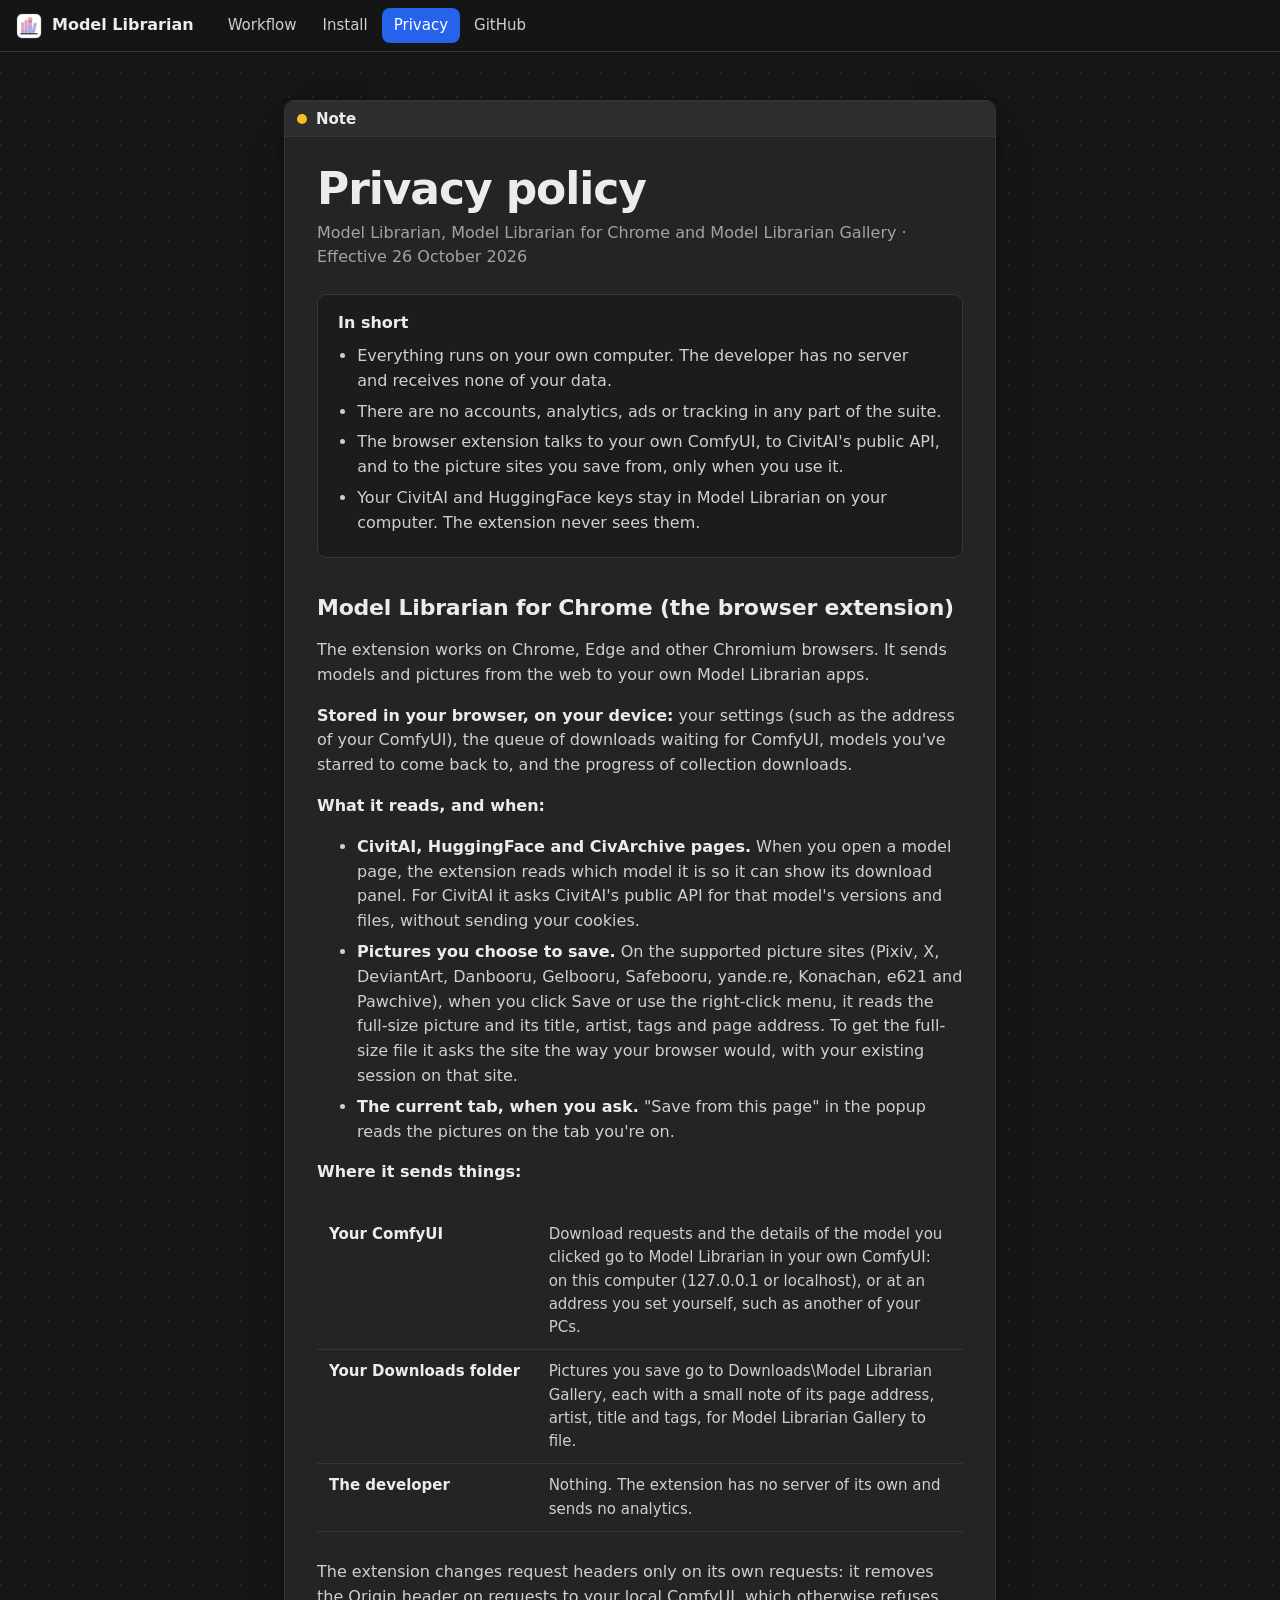
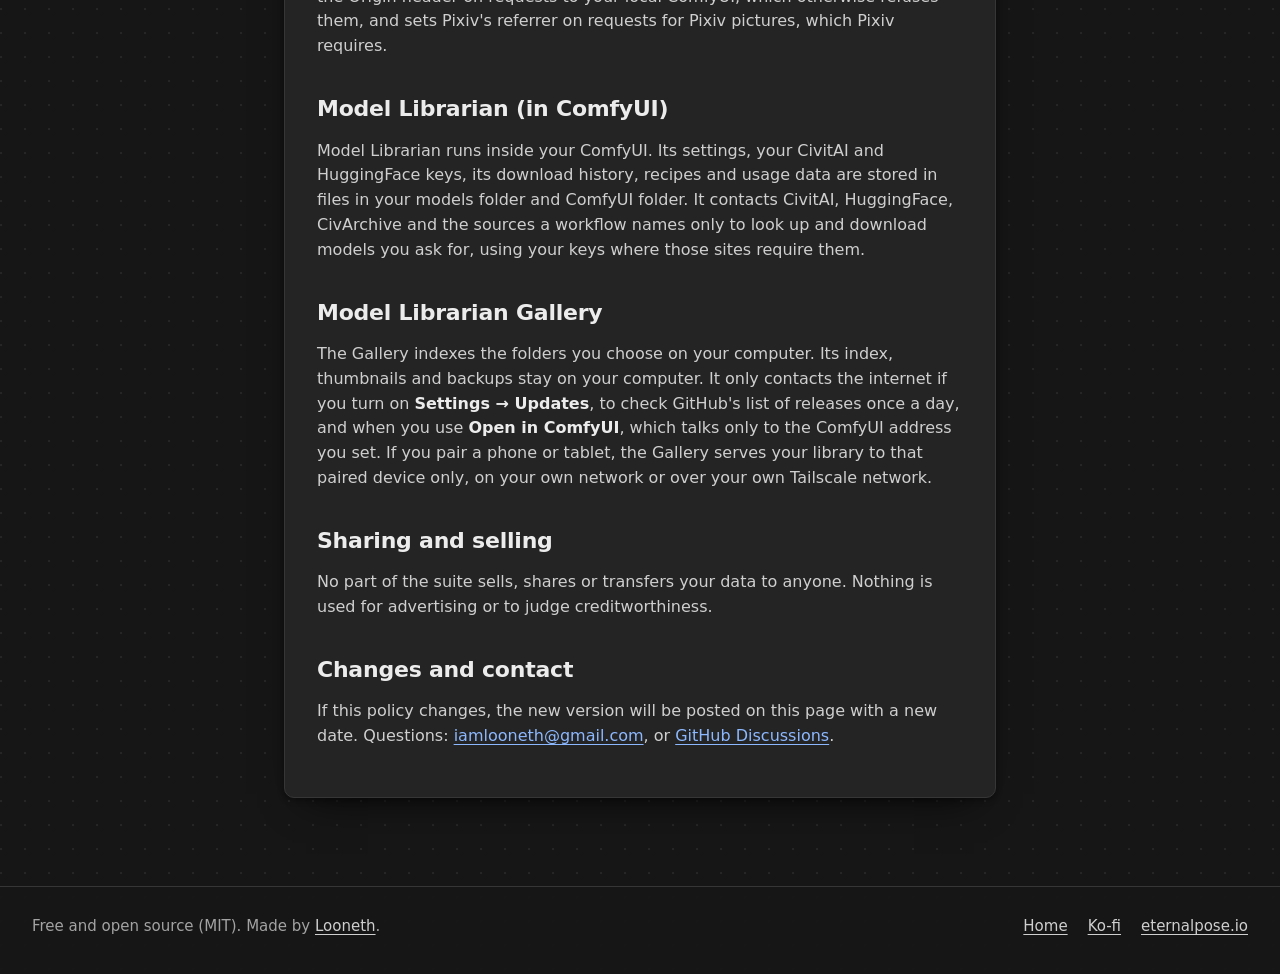
==== docs/privacy.html @ 12f957cb "librarian.eternalpose.io: the suite's site and privacy policy A homepage for the Model Librarian sui" ====
<!doctype html>
<html lang="en">
<head>
<meta charset="utf-8">
<meta name="viewport" content="width=device-width, initial-scale=1">
<title>Privacy policy · Model Librarian</title>
<meta name="description" content="What the Model Librarian suite, including its Chrome and Edge extension, does with your data: it stays on your computer.">
<link rel="canonical" href="https://librarian.eternalpose.io/privacy.html">
<meta name="theme-color" content="#161616">
<link rel="icon" href="site/icon.png">
<link rel="stylesheet" href="site/site.css">
</head>
<body>
<header class="bar">
  <a class="brand" href="./"><img src="site/icon.png" alt="" width="26" height="26"><span>Model Librarian</span></a>
  <nav aria-label="Site">
    <ul class="tabs">
      <li><a href="./">Workflow</a></li>
      <li><a href="./#install">Install</a></li>
      <li><a href="privacy.html" aria-current="page">Privacy</a></li>
      <li><a href="https://github.com/EY4O/ComfyUI-Model-Librarian">GitHub</a></li>
    </ul>
  </nav>
</header>

<main class="doc">
  <article class="node note">
    <header class="node-head"><span class="dot"></span><span class="title">Note</span></header>
    <div class="node-body">
      <h1>Privacy policy</h1>
      <p class="meta">Model Librarian, Model Librarian for Chrome and Model Librarian Gallery · Effective 26 October 2026</p>

      <div class="summary">
        <strong>In short</strong>
        <ul>
          <li>Everything runs on your own computer. The developer has no server and receives none of your data.</li>
          <li>There are no accounts, analytics, ads or tracking in any part of the suite.</li>
          <li>The browser extension talks to your own ComfyUI, to CivitAI's public API, and to the picture sites you save from, only when you use it.</li>
          <li>Your CivitAI and HuggingFace keys stay in Model Librarian on your computer. The extension never sees them.</li>
        </ul>
      </div>

      <h2>Model Librarian for Chrome (the browser extension)</h2>
      <p>The extension works on Chrome, Edge and other Chromium browsers. It sends models and pictures from the web to your own Model Librarian apps.</p>

      <h3 class="sr">What it stores</h3>
      <p><strong>Stored in your browser, on your device:</strong> your settings (such as the address of your ComfyUI), the queue of downloads waiting for ComfyUI, models you've starred to come back to, and the progress of collection downloads.</p>

      <p><strong>What it reads, and when:</strong></p>
      <ul>
        <li><strong>CivitAI, HuggingFace and CivArchive pages.</strong> When you open a model page, the extension reads which model it is so it can show its download panel. For CivitAI it asks CivitAI's public API for that model's versions and files, without sending your cookies.</li>
        <li><strong>Pictures you choose to save.</strong> On the supported picture sites (Pixiv, X, DeviantArt, Danbooru, Gelbooru, Safebooru, yande.re, Konachan, e621 and Pawchive), when you click Save or use the right-click menu, it reads the full-size picture and its title, artist, tags and page address. To get the full-size file it asks the site the way your browser would, with your existing session on that site.</li>
        <li><strong>The current tab, when you ask.</strong> "Save from this page" in the popup reads the pictures on the tab you're on.</li>
      </ul>

      <p><strong>Where it sends things:</strong></p>
      <div class="table" role="region" aria-label="Where the extension sends data" tabindex="0">
        <table>
          <tr><th>Your ComfyUI</th><td>Download requests and the details of the model you clicked go to Model Librarian in your own ComfyUI: on this computer (127.0.0.1 or localhost), or at an address you set yourself, such as another of your PCs.</td></tr>
          <tr><th>Your Downloads folder</th><td>Pictures you save go to Downloads\Model Librarian Gallery, each with a small note of its page address, artist, title and tags, for Model Librarian Gallery to file.</td></tr>
          <tr><th>The developer</th><td>Nothing. The extension has no server of its own and sends no analytics.</td></tr>
        </table>
      </div>
      <p>The extension changes request headers only on its own requests: it removes the Origin header on requests to your local ComfyUI, which otherwise refuses them, and sets Pixiv's referrer on requests for Pixiv pictures, which Pixiv requires.</p>

      <h2>Model Librarian (in ComfyUI)</h2>
      <p>Model Librarian runs inside your ComfyUI. Its settings, your CivitAI and HuggingFace keys, its download history, recipes and usage data are stored in files in your models folder and ComfyUI folder. It contacts CivitAI, HuggingFace, CivArchive and the sources a workflow names only to look up and download models you ask for, using your keys where those sites require them.</p>

      <h2>Model Librarian Gallery</h2>
      <p>The Gallery indexes the folders you choose on your computer. Its index, thumbnails and backups stay on your computer. It only contacts the internet if you turn on <strong>Settings → Updates</strong>, to check GitHub's list of releases once a day, and when you use <strong>Open in ComfyUI</strong>, which talks only to the ComfyUI address you set. If you pair a phone or tablet, the Gallery serves your library to that paired device only, on your own network or over your own Tailscale network.</p>

      <h2>Sharing and selling</h2>
      <p>No part of the suite sells, shares or transfers your data to anyone. Nothing is used for advertising or to judge creditworthiness.</p>

      <h2>Changes and contact</h2>
      <p>If this policy changes, the new version will be posted on this page with a new date. Questions: <a href="mailto:iamlooneth@gmail.com">iamlooneth@gmail.com</a>, or <a href="https://github.com/EY4O/ComfyUI-Model-Librarian/discussions">GitHub Discussions</a>.</p>
    </div>
  </article>
</main>

<footer class="foot">
  <div class="in">
    <span>Free and open source (MIT). Made by <a href="https://eternalpose.io/">Looneth</a>.</span>
    <nav aria-label="Footer">
      <a href="./">Home</a>
      <a href="https://ko-fi.com/looneth">Ko-fi</a>
      <a href="https://eternalpose.io/">eternalpose.io</a>
    </nav>
  </div>
</footer>
</body>
</html>
---- docs/site/site.css ----
/* librarian.eternalpose.io: the Model Librarian suite as a workflow you scroll through.
   The apps' own world: charcoal, hairlines, Segoe UI Variable, ML blue for actions, status pills,
   base-model colours on wires. */
:root {
  --canvas: #161616;
  --grid: #262626;
  --node: #242424;
  --node-head: #2e2e2e;
  --panel: #1c1c1c;
  --control: #2c2c2c;
  --line: #363636;
  --line-2: #464646;
  --text: #ececec;
  --text-2: #cfcfcf;
  --dim: #a3a3a3;
  --accent: #2563eb;
  --accent-hover: #1d4fd0;
  --link: #8cb8ff;
  --missing: #f87171;
  --missing-ink: #fecaca;
  --moved: #fbbf24;
  --ok: #4ade80;
  --ok-ink: #bbf7d0;
  --w-model: #c084fc;
  --w-clip: #fbbf24;
  --w-vae: #f87171;
  --w-latent: #f472b6;
  --w-image: #60a5fa;
  --w-info: #34d399;
  --w-library: #34d399;
  --radius: 10px;
  --sans: "Segoe UI Variable Text", "Segoe UI Variable", "Segoe UI", system-ui, -apple-system, sans-serif;
  --display: "Segoe UI Variable Display", "Segoe UI Variable", "Segoe UI", system-ui, -apple-system, sans-serif;
  --mono: "Cascadia Mono", "JetBrains Mono", Consolas, ui-monospace, monospace;
  color-scheme: dark;
}

* { box-sizing: border-box; }
html { background: var(--canvas); scroll-padding-top: 72px; }
body {
  margin: 0; color: var(--text); font: 400 1rem/1.55 var(--sans); -webkit-font-smoothing: antialiased;
  background: var(--canvas) radial-gradient(circle at 1px 1px, var(--grid) 1.2px, transparent 1.6px) 0 0 / 24px 24px;
}
::selection { background: rgba(37, 99, 235, 0.45); color: #fff; }
a { color: var(--link); text-underline-offset: 3px; text-decoration-thickness: 1px; }
a:hover { color: #b4d0ff; }
:focus-visible { outline: 2px solid #8cb8ff; outline-offset: 2px; border-radius: 6px; }
img, video { display: block; max-width: 100%; height: auto; }
html { scrollbar-color: #3a3a3a var(--canvas); }
::-webkit-scrollbar { width: 12px; }
::-webkit-scrollbar-track { background: var(--canvas); }
::-webkit-scrollbar-thumb { background: #3a3a3a; border: 3px solid var(--canvas); border-radius: 8px; }
.sr { position: absolute; width: 1px; height: 1px; overflow: hidden; clip: rect(0 0 0 0); white-space: nowrap; }
svg.i { width: 16px; height: 16px; fill: none; stroke: currentColor; stroke-width: 1.8; stroke-linecap: round; stroke-linejoin: round; flex: none; }

/* ---------------------------------------------------------------- top bar, like the app's tab strip */
.bar {
  position: sticky; top: 0; z-index: 20; display: flex; align-items: center; gap: 4px; height: 52px; padding: 0 16px;
  background: rgba(22, 22, 22, 0.94); border-bottom: 1px solid var(--line); backdrop-filter: saturate(1.2) blur(8px);
}
.brand { display: flex; align-items: center; gap: 10px; margin-right: 18px; color: var(--text); font-weight: 600; text-decoration: none; white-space: nowrap; }
.brand img { width: 26px; height: 26px; border-radius: 6px; }
.tabs { display: flex; gap: 2px; margin: 0; padding: 0; list-style: none; }
.tabs a { display: block; padding: 6px 12px; border-radius: 8px; color: var(--text-2); text-decoration: none; font-size: 0.9375rem; }
.tabs a:hover { background: var(--control); color: var(--text); }
.tabs a[aria-current="page"] { background: var(--accent); color: #fff; }
.bar-end { margin-left: auto; display: flex; align-items: center; gap: 8px; }

/* ---------------------------------------------------------------- buttons and pills */
.btn {
  display: inline-flex; align-items: center; justify-content: center; gap: 8px; min-height: 40px; padding: 0 16px;
  border: 1px solid var(--line-2); border-radius: 8px; background: var(--control); color: var(--text);
  font: 500 0.9375rem/1 var(--sans); text-decoration: none; cursor: pointer; white-space: nowrap;
  transition: background-color 0.15s, border-color 0.15s;
}
.btn:hover { background: #343434; border-color: #555; color: var(--text); }
.btn.primary { background: var(--accent); border-color: var(--accent); color: #fff; }
.btn.primary:hover { background: var(--accent-hover); border-color: var(--accent-hover); }
.btn:disabled { opacity: 0.55; cursor: default; }
.btn.small { min-height: 32px; padding: 0 11px; font-size: 0.875rem; }
.pill {
  display: inline-flex; align-items: center; height: 22px; padding: 0 9px; border: 1px solid currentColor; border-radius: 999px;
  font-size: 0.8125rem; font-weight: 500; white-space: nowrap; background: transparent;
}
.pill.missing { color: var(--missing); }
.pill.moved { color: var(--moved); }
.pill.ok { color: var(--ok); }
.pill.quiet { color: var(--dim); border-color: var(--line-2); }

/* ---------------------------------------------------------------- nodes */
.node {
  position: relative; background: var(--node); border: 1px solid var(--line); border-radius: var(--radius);
  box-shadow: 0 18px 40px -22px rgba(0, 0, 0, 0.9), 0 2px 6px rgba(0, 0, 0, 0.35);
}
.node-head {
  display: flex; align-items: center; gap: 9px; min-height: 36px; padding: 0 12px; background: var(--node-head);
  border-bottom: 1px solid var(--line); border-radius: var(--radius) var(--radius) 0 0;
}
.node-head .dot { width: 10px; height: 10px; border-radius: 50%; background: var(--hue, var(--dim)); flex: none; }
.node-head h3, .node-head .title { margin: 0; font: 600 0.9375rem/1.2 var(--sans); color: var(--text); }
.node-head .tag { margin-left: auto; font-size: 0.8125rem; color: var(--dim); white-space: nowrap; }
.node-body { padding: 10px 12px 12px; }
.ports { display: flex; justify-content: space-between; gap: 12px; padding: 8px 0 4px; font-size: 0.75rem; letter-spacing: 0.02em; color: var(--dim); }
.ports .col { display: flex; flex-direction: column; gap: 6px; }
.ports .col.out { align-items: flex-end; text-align: right; }
.port { display: flex; align-items: center; gap: 7px; }
.pin { width: 10px; height: 10px; border-radius: 50%; background: var(--c, var(--dim)); box-shadow: 0 0 0 2px var(--node); flex: none; }
.col.in .pin { margin-left: -18px; }
.col.out .pin { margin-right: -18px; }
.widget {
  display: flex; align-items: center; gap: 10px; min-height: 30px; margin-top: 6px; padding: 5px 10px; background: var(--panel);
  border: 1px solid var(--line); border-radius: 7px; font-size: 0.8125rem;
}
.widget .k { color: var(--dim); }
.widget .v { margin-left: auto; color: var(--text); font-weight: 500; overflow: hidden; text-overflow: ellipsis; white-space: nowrap; }
.node.is-missing { border-color: var(--missing); box-shadow: 0 0 0 1px var(--missing), 0 18px 40px -22px rgba(0, 0, 0, 0.9); }
.node.is-missing .widget .v { color: var(--missing-ink); }
.node .shot { border-radius: 0 0 calc(var(--radius) - 1px) calc(var(--radius) - 1px); overflow: hidden; background: #111; }
.node .shot img, .node .shot video { width: 100%; }

/* ---------------------------------------------------------------- wires */
.wires { position: absolute; inset: 0; width: 100%; height: 100%; pointer-events: none; overflow: visible; z-index: 0; }
.wires path { fill: none; stroke-width: 2.5; stroke-linecap: round; opacity: 0.85; }
.wires path.dim { opacity: 0.35; }
.wires path.drawing { transition: stroke-dashoffset 1.1s cubic-bezier(0.16, 1, 0.3, 1), opacity 0.4s; }
main { position: relative; }
main > :not(.wires) { position: relative; z-index: 1; }

/* ---------------------------------------------------------------- hero */
.hero {
  display: grid; grid-template-columns: minmax(0, 5fr) minmax(0, 7fr); gap: 56px; align-items: center;
  max-width: 1320px; min-height: calc(100vh - 52px); min-height: calc(100svh - 52px); margin: 0 auto; padding: 40px 32px 64px;
}
.note { --hue: #fbbf24; }
.note .node-body { padding: 22px 24px 24px; }
.note h1 {
  margin: 0; font-family: var(--display); font-weight: 650; font-size: clamp(2.5rem, 4.6vw, 4.25rem); line-height: 1.02; letter-spacing: -0.03em; text-wrap: balance;
}
.note .lead { margin: 18px 0 0; max-width: 34ch; font-size: 1.1875rem; line-height: 1.5; color: var(--text-2); text-wrap: pretty; }
.cmd {
  display: flex; align-items: center; gap: 10px; margin-top: 24px; padding: 6px 6px 6px 14px; background: var(--panel);
  border: 1px solid var(--line-2); border-radius: 9px;
}
.cmd code { flex: 1; min-width: 0; overflow-x: auto; font: 500 0.8125rem/1.4 var(--mono); color: var(--text); white-space: nowrap; scrollbar-width: none; }
.cmd .btn { flex: none; }
.hero-actions { display: flex; flex-wrap: wrap; gap: 10px; margin-top: 16px; }
.parts { margin: 20px 0 0; padding: 0; list-style: none; display: grid; gap: 8px; font-size: 0.9375rem; color: var(--text-2); }
.parts li { display: flex; gap: 10px; align-items: baseline; }
.parts b { color: var(--text); font-weight: 600; }

.graph {
  position: relative; display: grid; gap: 24px 64px; align-items: start;
  grid-template-columns: minmax(0, 1.2fr) minmax(0, 0.8fr);
  grid-template-areas: "ckpt ks" "lora dec" "panel save";
}
.g-ckpt { grid-area: ckpt; --hue: var(--w-model); }
.g-lora { grid-area: lora; --hue: var(--w-model); }
.g-ks { grid-area: ks; --hue: var(--w-latent); }
.g-dec { grid-area: dec; --hue: var(--w-image); }
.g-save { grid-area: save; --hue: var(--w-image); }
.g-panel { grid-area: panel; }
.preview span { position: absolute; padding: 8px; text-align: center; }
.preview { position: relative; }
.graph .caption { position: absolute; right: 0; bottom: -34px; margin: 0; font-size: 0.8125rem; color: var(--dim); }

.ml-panel .node-head { background: #23262e; }
.ml-panel .node-head img { width: 18px; height: 18px; border-radius: 4px; }
.ml-rows { display: grid; gap: 8px; }
.ml-row { display: grid; grid-template-columns: auto minmax(0, 1fr) auto; align-items: center; gap: 4px 12px; padding: 9px 12px; background: var(--panel); border: 1px solid var(--line); border-radius: 8px; }
.ml-row .name { font-weight: 600; font-size: 0.9375rem; overflow: hidden; text-overflow: ellipsis; white-space: nowrap; }
.ml-row .meta { grid-column: 2 / 4; display: flex; gap: 8px; align-items: center; font-size: 0.8125rem; color: var(--dim); }
.ml-row .size { font-size: 0.8125rem; color: var(--dim); font-variant-numeric: tabular-nums; }
.bar-track { grid-column: 1 / -1; height: 4px; border-radius: 4px; background: #333; overflow: hidden; }
.bar-fill { height: 100%; width: 0; background: var(--accent); border-radius: 4px; }
.ml-foot { display: flex; align-items: center; gap: 12px; margin-top: 12px; }
.ml-foot .status { font-size: 0.875rem; color: var(--dim); }
.ml-foot .panel-out { margin-left: auto; font-size: 0.75rem; color: var(--dim); }
.ml-foot .panel-out .pin { margin-right: -18px; }
.ks-progress { height: 4px; margin-top: 10px; border-radius: 4px; background: #333; overflow: hidden; }
.ks-progress span { display: block; height: 100%; width: 0; background: var(--w-latent); }
.preview { display: grid; place-items: center; aspect-ratio: 1; width: min(100%, 124px); margin: 8px auto 0; background: var(--panel); border: 1px dashed var(--line-2); border-radius: 8px; color: var(--dim); font-size: 0.8125rem; overflow: hidden; }
.preview img { width: 100%; height: 100%; object-fit: cover; transition: opacity 0.6s; }
.preview span { display: none; }
.graph.armed:not(.done) .preview img { opacity: 0; }
.graph.armed:not(.done) .preview span { display: block; }
.graph.done .preview { border-style: solid; }
.graph.done .preview img { opacity: 1; }

/* ---------------------------------------------------------------- the flow below */
.step {
  display: grid; grid-template-columns: minmax(0, 7fr) minmax(0, 5fr); gap: 56px; align-items: center;
  max-width: 1320px; margin: 0 auto; padding: 72px 32px;
}
.step.flip { grid-template-columns: minmax(0, 5fr) minmax(0, 7fr); }
.step.flip > .node { order: 2; }
.step-text h2 { margin: 0; font-family: var(--display); font-weight: 650; font-size: clamp(1.875rem, 3vw, 2.625rem); line-height: 1.08; letter-spacing: -0.025em; text-wrap: balance; }
.step-text p { margin: 14px 0 0; max-width: 46ch; font-size: 1.0625rem; color: var(--text-2); text-wrap: pretty; }
.step-text ul { margin: 18px 0 0; padding: 0; list-style: none; display: grid; gap: 10px; max-width: 46ch; }
.step-text li { display: grid; grid-template-columns: 18px 1fr; gap: 10px; color: var(--text-2); font-size: 0.9875rem; }
.step-text li svg { margin-top: 4px; color: var(--hue, var(--ok)); }
.step-text li b { color: var(--text); font-weight: 600; }
.step-text .links { display: flex; flex-wrap: wrap; gap: 10px; margin-top: 22px; }
.step-text .aside { margin-top: 16px; font-size: 0.875rem; color: var(--dim); }
.step .node { --hue: var(--w-model); }
.n-ext { --hue: var(--w-image) !important; }
.n-recipe { --hue: var(--w-latent) !important; }
.node .shot picture { display: block; }
.n-store { --hue: var(--w-clip) !important; }
.n-info { --hue: var(--w-info) !important; }
.n-gallery { --hue: var(--w-image) !important; }
.node .ports.edge { padding: 8px 12px 6px; }

.pair { display: grid; grid-template-columns: minmax(0, 5fr) minmax(0, 8fr); gap: 48px; align-items: center; }
.pair .n-info .node-body { padding-bottom: 14px; }
.stars { display: inline-flex; gap: 2px; color: var(--moved); }
.stars .star { width: 14px; height: 14px; fill: currentColor; stroke-width: 1.2; }
.gal-text { max-width: none; display: grid; grid-template-columns: minmax(0, 5fr) minmax(0, 7fr); gap: 56px; }
.gal-text p:first-child { margin-top: 0; }


/* ---------------------------------------------------------------- install: group frames */
.install { max-width: 1320px; margin: 0 auto; padding: 88px 32px 96px; }
.install > h2 { margin: 0; font-family: var(--display); font-weight: 650; font-size: clamp(2rem, 3.4vw, 3rem); line-height: 1.05; letter-spacing: -0.03em; }
.install > p { margin: 12px 0 0; max-width: 60ch; color: var(--text-2); font-size: 1.0625rem; }
.groups { display: grid; grid-template-columns: repeat(3, minmax(0, 1fr)); gap: 24px; margin-top: 36px; }
.group { border: 1px solid; border-color: color-mix(in srgb, var(--hue) 55%, transparent); border-radius: 12px; background: color-mix(in srgb, var(--hue) 7%, var(--node)); overflow: hidden; }
.group header { padding: 10px 16px; background: color-mix(in srgb, var(--hue) 22%, var(--node)); font-weight: 600; }
.group header span { display: block; font-size: 0.8125rem; font-weight: 400; color: var(--text-2); }
.group .body { padding: 16px; }
.group ol { margin: 0; padding-left: 1.25rem; display: grid; gap: 8px; color: var(--text-2); font-size: 0.9375rem; }
.group .cmd { margin-top: 0; margin-bottom: 14px; }
.group .cmd code { font-size: 0.8125rem; white-space: normal; overflow-wrap: anywhere; }
.group .needs { margin: 14px 0 0; font-size: 0.875rem; color: var(--dim); }
.group .links { display: flex; flex-wrap: wrap; gap: 8px; margin-top: 16px; }
.g-ml { --hue: #c084fc; }
.g-ext { --hue: #60a5fa; }
.g-gal { --hue: #34d399; }

/* ---------------------------------------------------------------- footer */
.foot { border-top: 1px solid var(--line); background: rgba(22, 22, 22, 0.92); }
.foot .in { display: flex; flex-wrap: wrap; align-items: center; gap: 12px 28px; max-width: 1320px; margin: 0 auto; padding: 28px 32px 36px; color: var(--dim); font-size: 0.9375rem; }
.foot nav { display: flex; flex-wrap: wrap; gap: 6px 20px; margin-left: auto; }
.foot a { color: var(--text-2); }

/* ---------------------------------------------------------------- privacy page */
.doc { max-width: 760px; margin: 0 auto; padding: 48px 24px 88px; }
.doc .node-body { padding: 28px 32px 32px; }
.doc h1 { margin: 0; font-family: var(--display); font-weight: 650; font-size: clamp(2rem, 4vw, 2.75rem); line-height: 1.08; letter-spacing: -0.025em; }
.doc .meta { margin: 8px 0 0; color: var(--dim); }
.doc h2 { margin: 36px 0 8px; font-family: var(--display); font-weight: 650; font-size: 1.375rem; line-height: 1.25; letter-spacing: -0.01em; }
.doc p, .doc li { color: var(--text-2); max-width: 68ch; }
.doc li { margin: 6px 0; }
.doc strong { color: var(--text); }
.doc code { font: 500 0.875em var(--mono); background: var(--panel); border: 1px solid var(--line); border-radius: 5px; padding: 1px 5px; }
.doc .summary { margin-top: 24px; padding: 16px 20px; background: var(--panel); border: 1px solid var(--line); border-radius: 9px; }
.doc .summary ul { margin: 8px 0 0; padding-left: 1.2rem; }
.doc .table { overflow-x: auto; }
.doc table { width: 100%; border-collapse: collapse; margin: 12px 0; font-size: 0.9375rem; }
.doc th, .doc td { text-align: left; vertical-align: top; padding: 10px 12px; border-bottom: 1px solid var(--line); color: var(--text-2); }
.doc th { color: var(--text); font-weight: 600; width: 34%; }

/* ---------------------------------------------------------------- narrow screens */
@media (max-width: 960px) {
  .hero, .step, .step.flip { grid-template-columns: minmax(0, 1fr); gap: 36px; }
  .step.flip > .node { order: 0; }
  .hero { min-height: 0; padding-top: 28px; }
  .step { padding: 56px 20px; }
  .groups { grid-template-columns: minmax(0, 1fr); }
  .pair { grid-template-columns: minmax(0, 1fr); gap: 28px; }
  .gal-text { grid-template-columns: minmax(0, 1fr); gap: 0; }
  .gal-text p:first-child { margin-top: 14px; }
}
@media (max-width: 720px) {
  .bar { padding: 0 10px; }
  .brand { margin-right: 6px; }
  .brand span { display: none; }
  .tabs a { padding: 6px 8px; font-size: 0.875rem; }
  .bar-end .btn { display: none; }
  .hero { padding: 24px 16px 56px; }
  .graph { grid-template-columns: minmax(0, 1fr); grid-template-areas: "ckpt" "lora" "panel" "ks" "dec" "save"; gap: 22px; padding: 0 12px; }
  .graph .caption { position: static; margin-top: 4px; }
  .step .node-head .tag { display: none; }
  .cmd code { white-space: normal; overflow-wrap: anywhere; }
  /* keep the Missing nodes inside the first screen */
  .note .node-body { padding: 18px 18px 20px; }
  .note h1 { font-size: 2.375rem; }
  .note .lead { margin-top: 12px; font-size: 1.0625rem; }
  .cmd { margin-top: 16px; }
  .hero-actions .btn:not(.primary), .parts { display: none; }
  .hero { gap: 28px; padding-top: 16px; }
  .step { padding: 48px 16px; }
  .install { padding: 64px 16px 72px; }
  .foot .in { padding: 24px 16px 32px; }
  .foot nav { margin-left: 0; }
  .doc { padding: 28px 12px 64px; }
  .doc .node-body { padding: 20px 18px 24px; }
}
@media (prefers-reduced-motion: reduce) {
  *, *::before, *::after { transition-duration: 0.01ms !important; animation-duration: 0.01ms !important; }
}
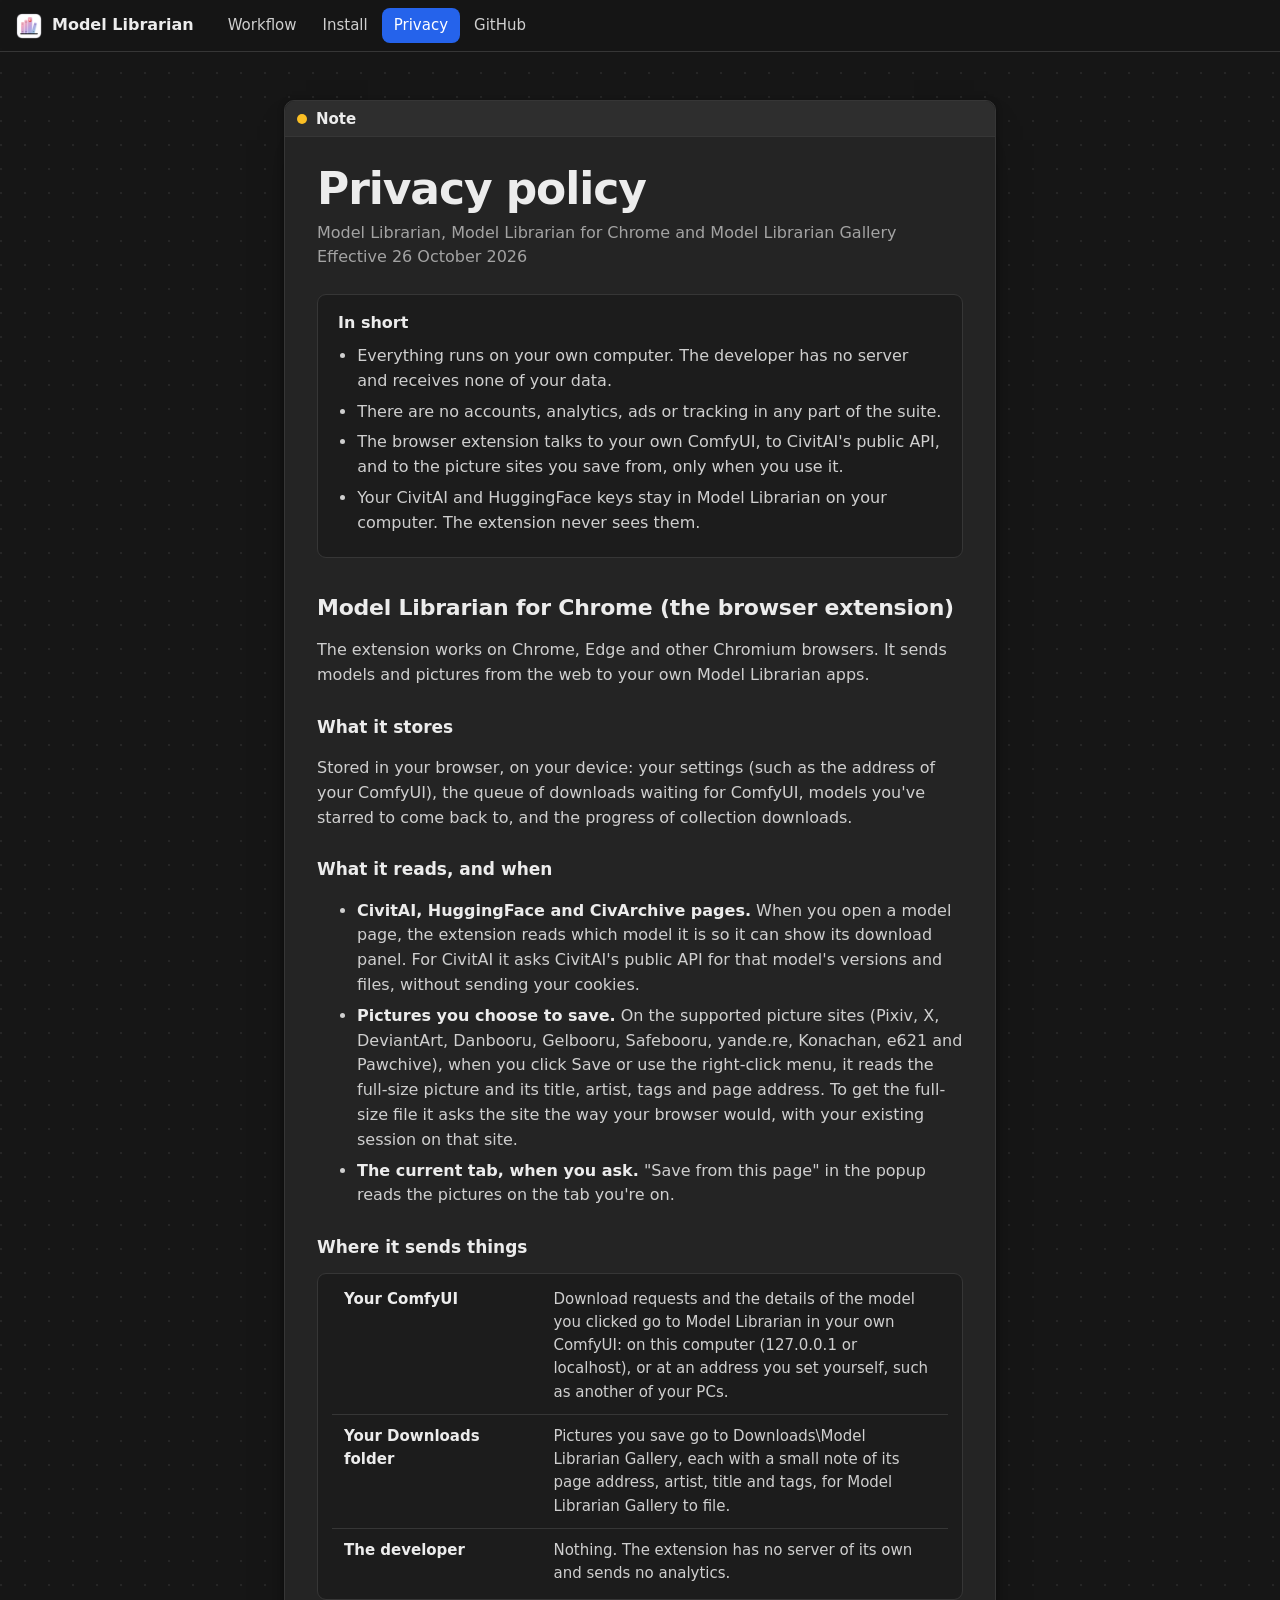
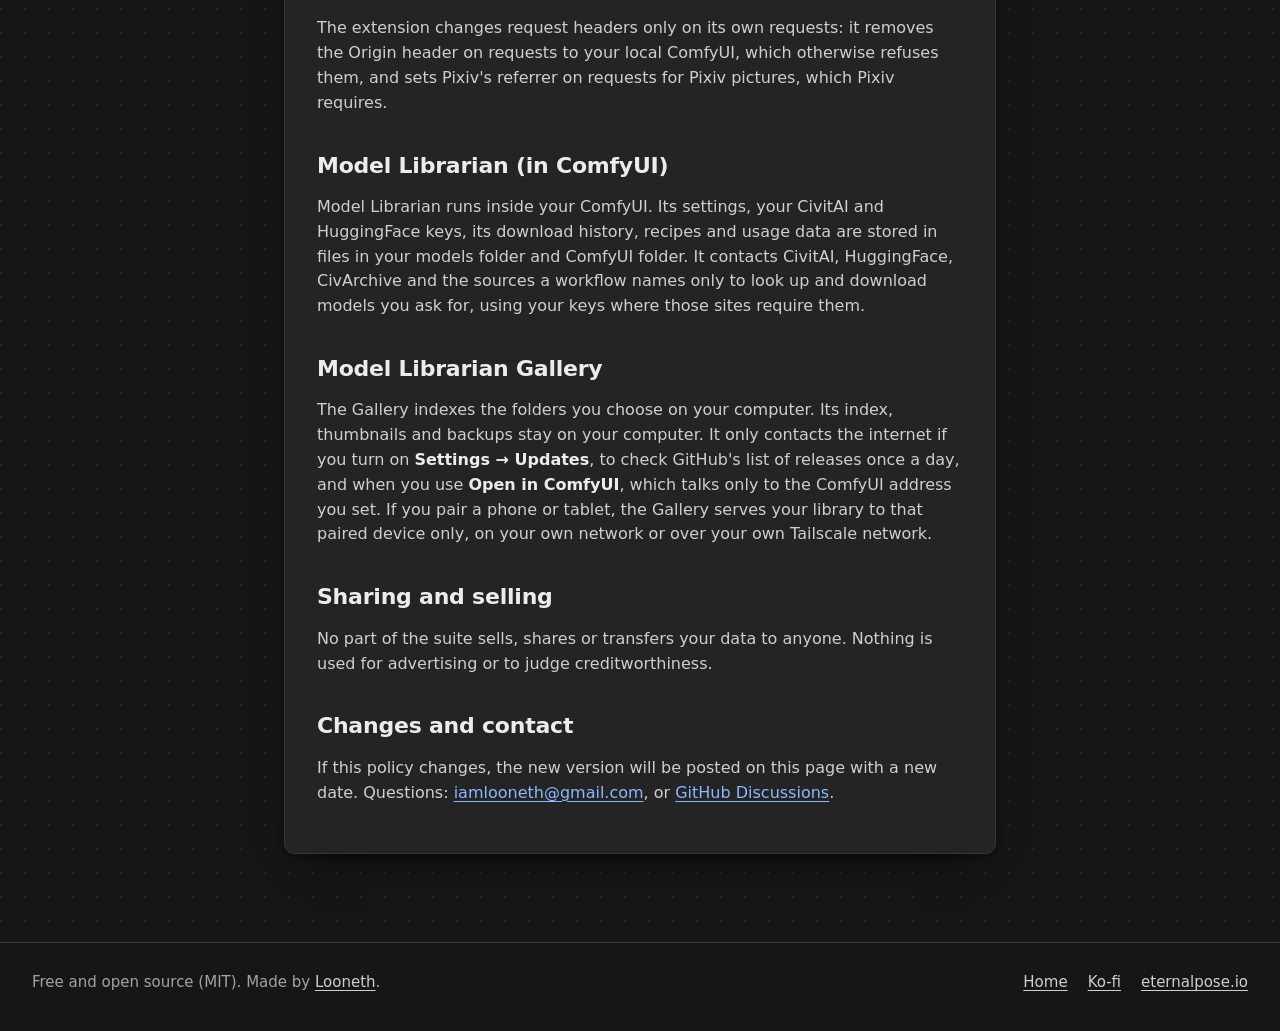
==== commit eb4fc9ed: "Site: audit fixes and polish A pause control for the looping recipe video; the logo link keeps its n" ====
--- a/docs/privacy.html
+++ b/docs/privacy.html
@@ -7,12 +7,12 @@
 <meta name="description" content="What the Model Librarian suite, including its Chrome and Edge extension, does with your data: it stays on your computer.">
 <link rel="canonical" href="https://librarian.eternalpose.io/privacy.html">
 <meta name="theme-color" content="#161616">
-<link rel="icon" href="site/icon.png">
+<link rel="icon" href="site/icon-64.png">
 <link rel="stylesheet" href="site/site.css">
 </head>
 <body>
 <header class="bar">
-  <a class="brand" href="./"><img src="site/icon.png" alt="" width="26" height="26"><span>Model Librarian</span></a>
+  <a class="brand" href="./" aria-label="Model Librarian home"><img src="site/icon-64.png" alt="" width="26" height="26"><span>Model Librarian</span></a>
   <nav aria-label="Site">
     <ul class="tabs">
       <li><a href="./">Workflow</a></li>
@@ -28,7 +28,7 @@
     <header class="node-head"><span class="dot"></span><span class="title">Note</span></header>
     <div class="node-body">
       <h1>Privacy policy</h1>
-      <p class="meta">Model Librarian, Model Librarian for Chrome and Model Librarian Gallery · Effective 26 October 2026</p>
+      <p class="meta">Model Librarian, Model Librarian for Chrome and Model Librarian Gallery<br>Effective 26 October 2026</p>
 
       <div class="summary">
         <strong>In short</strong>
@@ -43,17 +43,17 @@
       <h2>Model Librarian for Chrome (the browser extension)</h2>
       <p>The extension works on Chrome, Edge and other Chromium browsers. It sends models and pictures from the web to your own Model Librarian apps.</p>
 
-      <h3 class="sr">What it stores</h3>
-      <p><strong>Stored in your browser, on your device:</strong> your settings (such as the address of your ComfyUI), the queue of downloads waiting for ComfyUI, models you've starred to come back to, and the progress of collection downloads.</p>
+      <h3>What it stores</h3>
+      <p>Stored in your browser, on your device: your settings (such as the address of your ComfyUI), the queue of downloads waiting for ComfyUI, models you've starred to come back to, and the progress of collection downloads.</p>
 
-      <p><strong>What it reads, and when:</strong></p>
+      <h3>What it reads, and when</h3>
       <ul>
         <li><strong>CivitAI, HuggingFace and CivArchive pages.</strong> When you open a model page, the extension reads which model it is so it can show its download panel. For CivitAI it asks CivitAI's public API for that model's versions and files, without sending your cookies.</li>
         <li><strong>Pictures you choose to save.</strong> On the supported picture sites (Pixiv, X, DeviantArt, Danbooru, Gelbooru, Safebooru, yande.re, Konachan, e621 and Pawchive), when you click Save or use the right-click menu, it reads the full-size picture and its title, artist, tags and page address. To get the full-size file it asks the site the way your browser would, with your existing session on that site.</li>
         <li><strong>The current tab, when you ask.</strong> "Save from this page" in the popup reads the pictures on the tab you're on.</li>
       </ul>
 
-      <p><strong>Where it sends things:</strong></p>
+      <h3>Where it sends things</h3>
       <div class="table" role="region" aria-label="Where the extension sends data" tabindex="0">
         <table>
           <tr><th>Your ComfyUI</th><td>Download requests and the details of the model you clicked go to Model Librarian in your own ComfyUI: on this computer (127.0.0.1 or localhost), or at an address you set yourself, such as another of your PCs.</td></tr>
--- a/docs/site/site.css
+++ b/docs/site/site.css
@@ -205,6 +205,11 @@
 .n-ext { --hue: var(--w-image) !important; }
 .n-recipe { --hue: var(--w-latent) !important; }
 .node .shot picture { display: block; }
+.node .shot.panel-shot { max-width: 500px; margin: 4px auto 16px; background: none; border-radius: 10px; }
+.node .shot.fade-right img { -webkit-mask-image: linear-gradient(to right, #000 82%, transparent); mask-image: linear-gradient(to right, #000 82%, transparent); }
+.node .shot.has-toggle { position: relative; }
+.media-toggle { position: absolute; right: 12px; bottom: 12px; display: inline-flex; align-items: center; gap: 6px; min-height: 36px; padding: 0 12px; border: 1px solid var(--line-2); border-radius: 8px; background: rgba(28, 28, 28, 0.92); color: var(--text); font: 500 0.8125rem/1 var(--sans); cursor: pointer; }
+.media-toggle:hover { background: var(--control); }
 .n-store { --hue: var(--w-clip) !important; }
 .n-info { --hue: var(--w-info) !important; }
 .n-gallery { --hue: var(--w-image) !important; }
@@ -214,8 +219,10 @@
 .pair .n-info .node-body { padding-bottom: 14px; }
 .stars { display: inline-flex; gap: 2px; color: var(--moved); }
 .stars .star { width: 14px; height: 14px; fill: currentColor; stroke-width: 1.2; }
-.gal-text { max-width: none; display: grid; grid-template-columns: minmax(0, 5fr) minmax(0, 7fr); gap: 56px; }
-.gal-text p:first-child { margin-top: 0; }
+.gal-text { max-width: none; display: grid; grid-template-columns: minmax(0, 5fr) minmax(0, 7fr); gap: 0 56px; align-content: start; }
+.gal-text > div { display: contents; }
+.gal-text h2, .gal-text p { grid-column: 1; }
+.gal-text ul { grid-column: 2; grid-row: 1 / span 2; align-self: center; margin-top: 0; }
 
 
 /* ---------------------------------------------------------------- install: group frames */
@@ -223,15 +230,16 @@
 .install > h2 { margin: 0; font-family: var(--display); font-weight: 650; font-size: clamp(2rem, 3.4vw, 3rem); line-height: 1.05; letter-spacing: -0.03em; }
 .install > p { margin: 12px 0 0; max-width: 60ch; color: var(--text-2); font-size: 1.0625rem; }
 .groups { display: grid; grid-template-columns: repeat(3, minmax(0, 1fr)); gap: 24px; margin-top: 36px; }
-.group { border: 1px solid; border-color: color-mix(in srgb, var(--hue) 55%, transparent); border-radius: 12px; background: color-mix(in srgb, var(--hue) 7%, var(--node)); overflow: hidden; }
+.group { display: flex; flex-direction: column; border: 1px solid; border-color: color-mix(in srgb, var(--hue) 55%, transparent); border-radius: 12px; background: color-mix(in srgb, var(--hue) 7%, var(--node)); overflow: hidden; }
 .group header { padding: 10px 16px; background: color-mix(in srgb, var(--hue) 22%, var(--node)); font-weight: 600; }
+.group header h3 { margin: 0; font: inherit; color: var(--text); }
 .group header span { display: block; font-size: 0.8125rem; font-weight: 400; color: var(--text-2); }
-.group .body { padding: 16px; }
+.group .body { flex: 1; display: flex; flex-direction: column; padding: 16px; }
 .group ol { margin: 0; padding-left: 1.25rem; display: grid; gap: 8px; color: var(--text-2); font-size: 0.9375rem; }
 .group .cmd { margin-top: 0; margin-bottom: 14px; }
 .group .cmd code { font-size: 0.8125rem; white-space: normal; overflow-wrap: anywhere; }
 .group .needs { margin: 14px 0 0; font-size: 0.875rem; color: var(--dim); }
-.group .links { display: flex; flex-wrap: wrap; gap: 8px; margin-top: 16px; }
+.group .links { display: flex; flex-wrap: wrap; gap: 8px; margin-top: auto; padding-top: 16px; }
 .g-ml { --hue: #c084fc; }
 .g-ext { --hue: #60a5fa; }
 .g-gal { --hue: #34d399; }
@@ -254,7 +262,10 @@
 .doc code { font: 500 0.875em var(--mono); background: var(--panel); border: 1px solid var(--line); border-radius: 5px; padding: 1px 5px; }
 .doc .summary { margin-top: 24px; padding: 16px 20px; background: var(--panel); border: 1px solid var(--line); border-radius: 9px; }
 .doc .summary ul { margin: 8px 0 0; padding-left: 1.2rem; }
-.doc .table { overflow-x: auto; }
+.doc .table { overflow-x: auto; margin: 12px 0; padding: 4px 14px; background: var(--panel); border: 1px solid var(--line); border-radius: 9px; }
+.doc .table table { margin: 0; }
+.doc tr:last-child th, .doc tr:last-child td { border-bottom: 0; }
+.doc h3 { margin: 26px 0 6px; font-size: 1.0625rem; font-weight: 600; color: var(--text); }
 .doc table { width: 100%; border-collapse: collapse; margin: 12px 0; font-size: 0.9375rem; }
 .doc th, .doc td { text-align: left; vertical-align: top; padding: 10px 12px; border-bottom: 1px solid var(--line); color: var(--text-2); }
 .doc th { color: var(--text); font-weight: 600; width: 34%; }
@@ -268,13 +279,17 @@
   .groups { grid-template-columns: minmax(0, 1fr); }
   .pair { grid-template-columns: minmax(0, 1fr); gap: 28px; }
   .gal-text { grid-template-columns: minmax(0, 1fr); gap: 0; }
-  .gal-text p:first-child { margin-top: 14px; }
+  .gal-text ul { grid-column: 1; grid-row: auto; margin-top: 18px; }
 }
 @media (max-width: 720px) {
   .bar { padding: 0 10px; }
   .brand { margin-right: 6px; }
   .brand span { display: none; }
-  .tabs a { padding: 6px 8px; font-size: 0.875rem; }
+  .tabs a { display: flex; align-items: center; min-height: 44px; padding: 0 8px; font-size: 0.875rem; }
+  .btn.small { min-height: 44px; }
+  .brand { min-height: 44px; min-width: 44px; justify-content: center; }
+  .foot nav { gap: 0 18px; }
+  .foot nav a { display: inline-flex; align-items: center; min-height: 44px; }
   .bar-end .btn { display: none; }
   .hero { padding: 24px 16px 56px; }
   .graph { grid-template-columns: minmax(0, 1fr); grid-template-areas: "ckpt" "lora" "panel" "ks" "dec" "save"; gap: 22px; padding: 0 12px; }
@@ -298,3 +313,4 @@
 @media (prefers-reduced-motion: reduce) {
   *, *::before, *::after { transition-duration: 0.01ms !important; animation-duration: 0.01ms !important; }
 }
+.media-toggle[hidden] { display: none; }
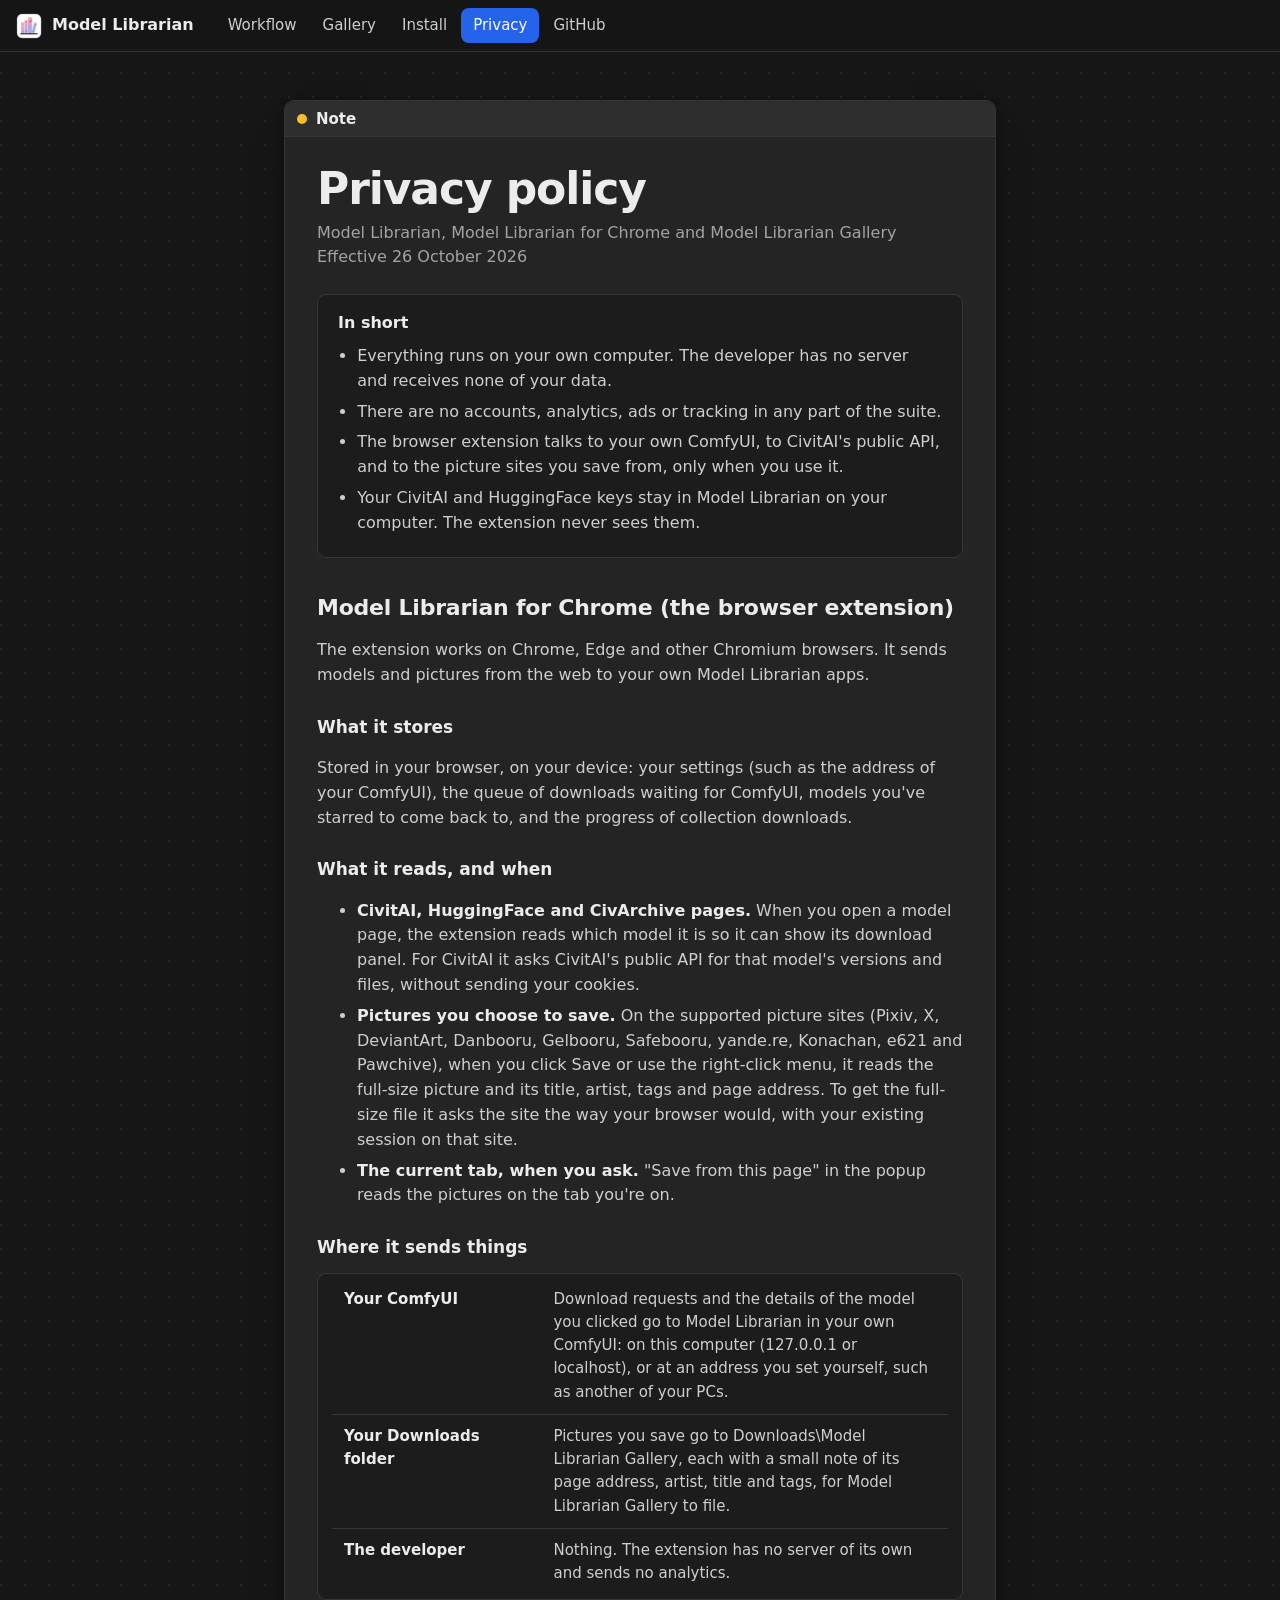
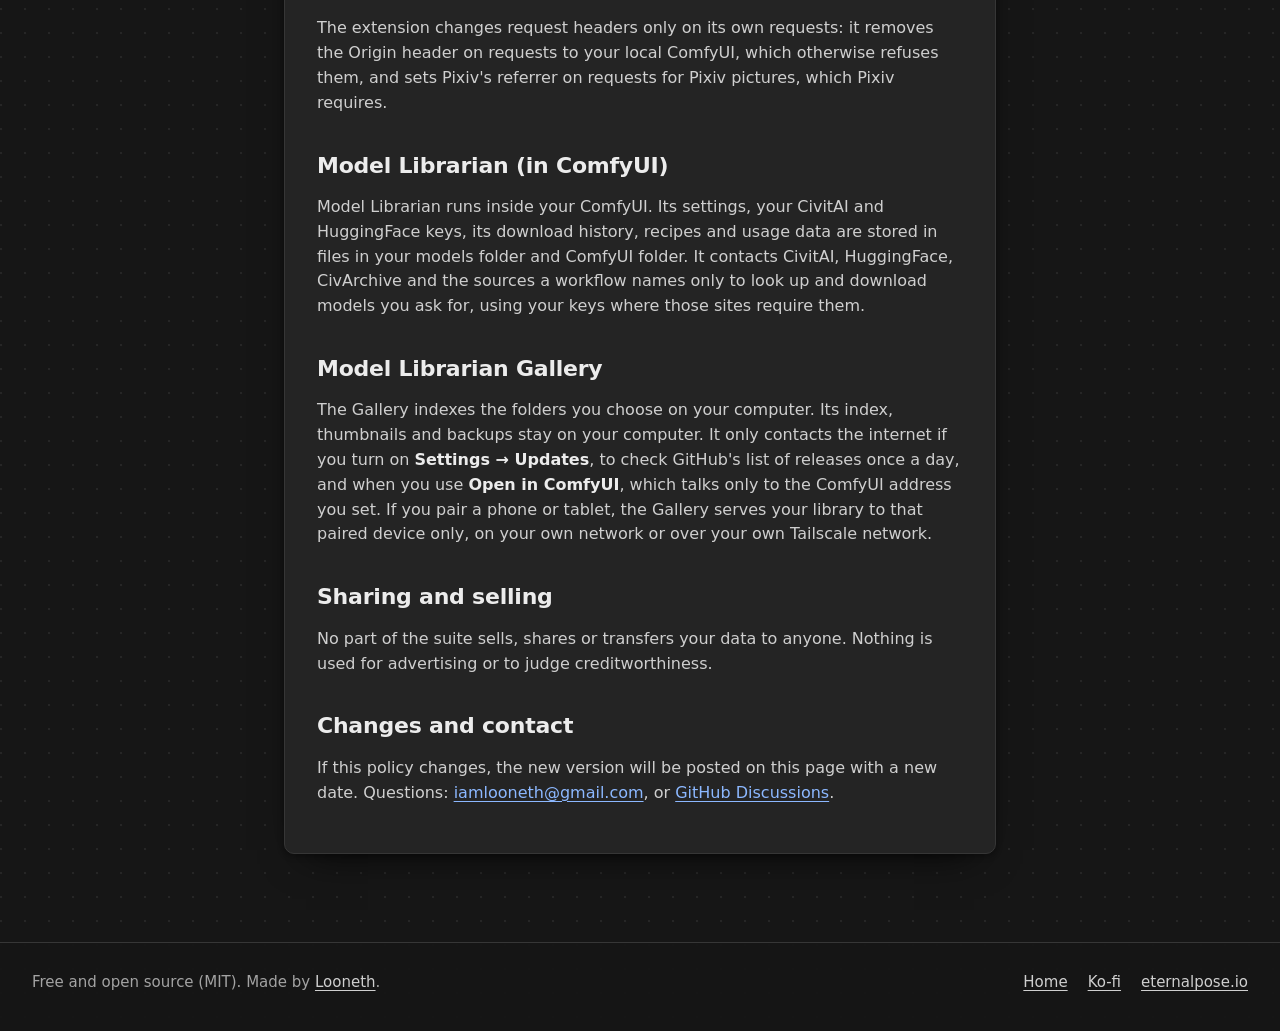
==== commit 7e43eeaf: "Site: a Gallery tab in the bar, which follows the page; the bar fits narrow windows and small phones" ====
--- a/docs/privacy.html
+++ b/docs/privacy.html
@@ -16,6 +16,7 @@
   <nav aria-label="Site">
     <ul class="tabs">
       <li><a href="./">Workflow</a></li>
+      <li class="t-spare"><a href="./#gallery">Gallery</a></li>
       <li><a href="./#install">Install</a></li>
       <li><a href="privacy.html" aria-current="page">Privacy</a></li>
       <li><a href="https://github.com/EY4O/ComfyUI-Model-Librarian">GitHub</a></li>
--- a/docs/site/site.css
+++ b/docs/site/site.css
@@ -20,15 +20,34 @@
   --missing-ink: #fecaca;
   --moved: #fbbf24;
   --ok: #4ade80;
-  --ok-ink: #bbf7d0;
   --w-model: #c084fc;
   --w-clip: #fbbf24;
   --w-vae: #f87171;
   --w-latent: #f472b6;
   --w-image: #60a5fa;
-  --w-info: #34d399;
   --w-library: #34d399;
+  --note: #fbbf24;
+  --on-accent: #ffffff;
+  --link-hover: #b4d0ff;
+  --control-hover: #343434;
+  --line-hover: #555555;
+  --panel-head: #23262e;
+  --track: #333333;
+  --shot-bg: #111111;
+  --scroll: #3a3a3a;
+  --selection: rgba(37, 99, 235, 0.45);
+  --canvas-glass: rgba(22, 22, 22, 0.94);
+  --panel-glass: rgba(28, 28, 28, 0.92);
+  --shadow-node: 0 18px 40px -22px rgba(0, 0, 0, 0.9), 0 2px 6px rgba(0, 0, 0, 0.35);
+  --shadow-node-soft: 0 18px 40px -22px rgba(0, 0, 0, 0.9);
+  --ease-out: cubic-bezier(0.23, 1, 0.32, 1);
   --radius: 10px;
+  --r-code: 5px;
+  --r-widget: 7px;
+  --r-control: 8px;
+  --r-inset: 9px;
+  --r-group: 12px;
+  --r-pill: 999px;
   --sans: "Segoe UI Variable Text", "Segoe UI Variable", "Segoe UI", system-ui, -apple-system, sans-serif;
   --display: "Segoe UI Variable Display", "Segoe UI Variable", "Segoe UI", system-ui, -apple-system, sans-serif;
   --mono: "Cascadia Mono", "JetBrains Mono", Consolas, ui-monospace, monospace;
@@ -41,45 +60,46 @@
   margin: 0; color: var(--text); font: 400 1rem/1.55 var(--sans); -webkit-font-smoothing: antialiased;
   background: var(--canvas) radial-gradient(circle at 1px 1px, var(--grid) 1.2px, transparent 1.6px) 0 0 / 24px 24px;
 }
-::selection { background: rgba(37, 99, 235, 0.45); color: #fff; }
+::selection { background: var(--selection); color: var(--on-accent); }
 a { color: var(--link); text-underline-offset: 3px; text-decoration-thickness: 1px; }
-a:hover { color: #b4d0ff; }
-:focus-visible { outline: 2px solid #8cb8ff; outline-offset: 2px; border-radius: 6px; }
+a:hover { color: var(--link-hover); }
+:focus-visible { outline: 2px solid var(--link); outline-offset: 2px; border-radius: var(--r-widget); }
 img, video { display: block; max-width: 100%; height: auto; }
-html { scrollbar-color: #3a3a3a var(--canvas); }
+html { scrollbar-color: var(--scroll) var(--canvas); }
 ::-webkit-scrollbar { width: 12px; }
 ::-webkit-scrollbar-track { background: var(--canvas); }
-::-webkit-scrollbar-thumb { background: #3a3a3a; border: 3px solid var(--canvas); border-radius: 8px; }
+::-webkit-scrollbar-thumb { background: var(--scroll); border: 3px solid var(--canvas); border-radius: var(--r-control); }
 .sr { position: absolute; width: 1px; height: 1px; overflow: hidden; clip: rect(0 0 0 0); white-space: nowrap; }
 svg.i { width: 16px; height: 16px; fill: none; stroke: currentColor; stroke-width: 1.8; stroke-linecap: round; stroke-linejoin: round; flex: none; }
 
 /* ---------------------------------------------------------------- top bar, like the app's tab strip */
 .bar {
   position: sticky; top: 0; z-index: 20; display: flex; align-items: center; gap: 4px; height: 52px; padding: 0 16px;
-  background: rgba(22, 22, 22, 0.94); border-bottom: 1px solid var(--line); backdrop-filter: saturate(1.2) blur(8px);
+  background: var(--canvas-glass); border-bottom: 1px solid var(--line); backdrop-filter: saturate(1.2) blur(8px);
 }
 .brand { display: flex; align-items: center; gap: 10px; margin-right: 18px; color: var(--text); font-weight: 600; text-decoration: none; white-space: nowrap; }
-.brand img { width: 26px; height: 26px; border-radius: 6px; }
+.brand img { width: 26px; height: 26px; border-radius: var(--r-widget); }
 .tabs { display: flex; gap: 2px; margin: 0; padding: 0; list-style: none; }
-.tabs a { display: block; padding: 6px 12px; border-radius: 8px; color: var(--text-2); text-decoration: none; font-size: 0.9375rem; }
+.tabs a { display: block; padding: 6px 12px; border-radius: var(--r-control); color: var(--text-2); text-decoration: none; font-size: 0.9375rem; transition: background-color 150ms ease, color 150ms ease; }
 .tabs a:hover { background: var(--control); color: var(--text); }
-.tabs a[aria-current="page"] { background: var(--accent); color: #fff; }
+.tabs a[aria-current] { background: var(--accent); color: var(--on-accent); }
 .bar-end { margin-left: auto; display: flex; align-items: center; gap: 8px; }
 
 /* ---------------------------------------------------------------- buttons and pills */
 .btn {
   display: inline-flex; align-items: center; justify-content: center; gap: 8px; min-height: 40px; padding: 0 16px;
-  border: 1px solid var(--line-2); border-radius: 8px; background: var(--control); color: var(--text);
+  border: 1px solid var(--line-2); border-radius: var(--r-control); background: var(--control); color: var(--text);
   font: 500 0.9375rem/1 var(--sans); text-decoration: none; cursor: pointer; white-space: nowrap;
-  transition: background-color 0.15s, border-color 0.15s;
-}
-.btn:hover { background: #343434; border-color: #555; color: var(--text); }
-.btn.primary { background: var(--accent); border-color: var(--accent); color: #fff; }
+  transition: background-color 150ms ease, border-color 150ms ease, transform 160ms var(--ease-out);
+}
+.btn:active:not(:disabled) { transform: scale(0.97); }
+.btn:hover { background: var(--control-hover); border-color: var(--line-hover); color: var(--text); }
+.btn.primary { background: var(--accent); border-color: var(--accent); color: var(--on-accent); }
 .btn.primary:hover { background: var(--accent-hover); border-color: var(--accent-hover); }
 .btn:disabled { opacity: 0.55; cursor: default; }
 .btn.small { min-height: 32px; padding: 0 11px; font-size: 0.875rem; }
 .pill {
-  display: inline-flex; align-items: center; height: 22px; padding: 0 9px; border: 1px solid currentColor; border-radius: 999px;
+  display: inline-flex; align-items: center; height: 22px; padding: 0 9px; border: 1px solid currentColor; border-radius: var(--r-pill);
   font-size: 0.8125rem; font-weight: 500; white-space: nowrap; background: transparent;
 }
 .pill.missing { color: var(--missing); }
@@ -90,7 +110,7 @@
 /* ---------------------------------------------------------------- nodes */
 .node {
   position: relative; background: var(--node); border: 1px solid var(--line); border-radius: var(--radius);
-  box-shadow: 0 18px 40px -22px rgba(0, 0, 0, 0.9), 0 2px 6px rgba(0, 0, 0, 0.35);
+  box-shadow: var(--shadow-node);
 }
 .node-head {
   display: flex; align-items: center; gap: 9px; min-height: 36px; padding: 0 12px; background: var(--node-head);
@@ -98,7 +118,8 @@
 }
 .node-head .dot { width: 10px; height: 10px; border-radius: 50%; background: var(--hue, var(--dim)); flex: none; }
 .node-head h3, .node-head .title { margin: 0; font: 600 0.9375rem/1.2 var(--sans); color: var(--text); }
-.node-head .tag { margin-left: auto; font-size: 0.8125rem; color: var(--dim); white-space: nowrap; }
+.node-head .tag { margin-left: auto; font-size: 0.8125rem; white-space: nowrap; }
+.node-head .tag:not(.pill) { color: var(--dim); }
 .node-body { padding: 10px 12px 12px; }
 .ports { display: flex; justify-content: space-between; gap: 12px; padding: 8px 0 4px; font-size: 0.75rem; letter-spacing: 0.02em; color: var(--dim); }
 .ports .col { display: flex; flex-direction: column; gap: 6px; }
@@ -109,20 +130,22 @@
 .col.out .pin { margin-right: -18px; }
 .widget {
   display: flex; align-items: center; gap: 10px; min-height: 30px; margin-top: 6px; padding: 5px 10px; background: var(--panel);
-  border: 1px solid var(--line); border-radius: 7px; font-size: 0.8125rem;
+  border: 1px solid var(--line); border-radius: var(--r-widget); font-size: 0.8125rem;
 }
 .widget .k { color: var(--dim); }
 .widget .v { margin-left: auto; color: var(--text); font-weight: 500; overflow: hidden; text-overflow: ellipsis; white-space: nowrap; }
-.node.is-missing { border-color: var(--missing); box-shadow: 0 0 0 1px var(--missing), 0 18px 40px -22px rgba(0, 0, 0, 0.9); }
+.node { transition: border-color 250ms var(--ease-out), box-shadow 250ms var(--ease-out); }
+.pill { transition: color 200ms ease, border-color 200ms ease; }
+.node.is-missing { border-color: var(--missing); box-shadow: 0 0 0 1px var(--missing), var(--shadow-node-soft); }
 .node.is-missing .widget .v { color: var(--missing-ink); }
-.node .shot { border-radius: 0 0 calc(var(--radius) - 1px) calc(var(--radius) - 1px); overflow: hidden; background: #111; }
+.node .shot { border-radius: 0 0 calc(var(--radius) - 1px) calc(var(--radius) - 1px); overflow: hidden; background: var(--shot-bg); }
 .node .shot img, .node .shot video { width: 100%; }
 
 /* ---------------------------------------------------------------- wires */
 .wires { position: absolute; inset: 0; width: 100%; height: 100%; pointer-events: none; overflow: visible; z-index: 0; }
-.wires path { fill: none; stroke-width: 2.5; stroke-linecap: round; opacity: 0.85; }
+.wires path { fill: none; stroke-width: 2.5; stroke-linecap: round; opacity: 0.85; transition: opacity 300ms var(--ease-out); }
 .wires path.dim { opacity: 0.35; }
-.wires path.drawing { transition: stroke-dashoffset 1.1s cubic-bezier(0.16, 1, 0.3, 1), opacity 0.4s; }
+.wires path.drawing { transition: stroke-dashoffset 1.1s var(--ease-out), opacity 300ms var(--ease-out); }
 main { position: relative; }
 main > :not(.wires) { position: relative; z-index: 1; }
 
@@ -131,7 +154,7 @@
   display: grid; grid-template-columns: minmax(0, 5fr) minmax(0, 7fr); gap: 56px; align-items: center;
   max-width: 1320px; min-height: calc(100vh - 52px); min-height: calc(100svh - 52px); margin: 0 auto; padding: 40px 32px 64px;
 }
-.note { --hue: #fbbf24; }
+.note { --hue: var(--note); }
 .note .node-body { padding: 22px 24px 24px; }
 .note h1 {
   margin: 0; font-family: var(--display); font-weight: 650; font-size: clamp(2.5rem, 4.6vw, 4.25rem); line-height: 1.02; letter-spacing: -0.03em; text-wrap: balance;
@@ -139,7 +162,7 @@
 .note .lead { margin: 18px 0 0; max-width: 34ch; font-size: 1.1875rem; line-height: 1.5; color: var(--text-2); text-wrap: pretty; }
 .cmd {
   display: flex; align-items: center; gap: 10px; margin-top: 24px; padding: 6px 6px 6px 14px; background: var(--panel);
-  border: 1px solid var(--line-2); border-radius: 9px;
+  border: 1px solid var(--line-2); border-radius: var(--r-inset);
 }
 .cmd code { flex: 1; min-width: 0; overflow-x: auto; font: 500 0.8125rem/1.4 var(--mono); color: var(--text); white-space: nowrap; scrollbar-width: none; }
 .cmd .btn { flex: none; }
@@ -163,25 +186,41 @@
 .preview { position: relative; }
 .graph .caption { position: absolute; right: 0; bottom: -34px; margin: 0; font-size: 0.8125rem; color: var(--dim); }
 
-.ml-panel .node-head { background: #23262e; }
-.ml-panel .node-head img { width: 18px; height: 18px; border-radius: 4px; }
+.ml-panel .node-head { background: var(--panel-head); }
+.ml-panel .node-head img { width: 18px; height: 18px; border-radius: var(--r-code); }
 .ml-rows { display: grid; gap: 8px; }
-.ml-row { display: grid; grid-template-columns: auto minmax(0, 1fr) auto; align-items: center; gap: 4px 12px; padding: 9px 12px; background: var(--panel); border: 1px solid var(--line); border-radius: 8px; }
+.ml-row { display: grid; grid-template-columns: 4.25rem minmax(0, 1fr) auto; align-items: center; gap: 4px 12px; padding: 9px 12px; background: var(--panel); border: 1px solid var(--line); border-radius: var(--r-control); }
 .ml-row .name { font-weight: 600; font-size: 0.9375rem; overflow: hidden; text-overflow: ellipsis; white-space: nowrap; }
 .ml-row .meta { grid-column: 2 / 4; display: flex; gap: 8px; align-items: center; font-size: 0.8125rem; color: var(--dim); }
-.ml-row .size { font-size: 0.8125rem; color: var(--dim); font-variant-numeric: tabular-nums; }
-.bar-track { grid-column: 1 / -1; height: 4px; border-radius: 4px; background: #333; overflow: hidden; }
-.bar-fill { height: 100%; width: 0; background: var(--accent); border-radius: 4px; }
-.ml-foot { display: flex; align-items: center; gap: 12px; margin-top: 12px; }
-.ml-foot .status { font-size: 0.875rem; color: var(--dim); }
+.ml-row .size { min-width: 6.25rem; text-align: right; font-size: 0.8125rem; color: var(--dim); font-variant-numeric: tabular-nums; }
+.bar-track { grid-column: 1 / -1; height: 4px; border-radius: var(--r-pill); background: var(--track); overflow: hidden; }
+.bar-fill { display: block; height: 100%; transform: scaleX(0); transform-origin: left; background: var(--accent); border-radius: var(--r-pill); }
+.ml-foot { display: flex; flex-wrap: wrap; align-items: center; gap: 10px 12px; margin-top: 12px; }
+/* the demo changes words but never sizes: the status cell holds every message (only one visible),
+   and the button, pills and counters keep one width, so nothing on the first screen moves */
+.ml-foot .status { display: grid; order: -1; flex: 1 0 100%; min-width: 0; font-size: 0.875rem; color: var(--dim); }
+.ml-foot .status > span { grid-area: 1 / 1; }
+.ml-foot .status > [aria-hidden] { visibility: hidden; }
+.ml-foot .btn { flex: none; position: relative; }
+/* two labels stacked in one cell, one shown: the row says "Verifying" and the button "Run again" without resizing */
+.swap { display: grid; }
+.swap > span { grid-area: 1 / 1; }
+.ml-row:not(.verifying) .swap > :last-child, .ml-row.verifying .swap > :first-child { visibility: hidden; }
+.ml-row.verifying .swap > :last-child { color: var(--text-2); }
+#run .swap { justify-items: start; }
+#run:not(.ran) .swap > :last-child, #run.ran .swap > :first-child { visibility: hidden; }
+/* one glow on the button the first time the panel is in view, to say it can be pressed */
+#run.nudge::after { content: ""; position: absolute; inset: -5px; border: 2px solid var(--accent); border-radius: calc(var(--r-control) + 4px); opacity: 0; pointer-events: none; animation: nudge 1400ms var(--ease-out); }
+@keyframes nudge { 0% { opacity: 0; transform: scale(0.94); } 30% { opacity: 0.9; } 100% { opacity: 0; transform: scale(1.08); } }
+.ml-row > .pill:first-child { justify-self: start; }
 .ml-foot .panel-out { margin-left: auto; font-size: 0.75rem; color: var(--dim); }
 .ml-foot .panel-out .pin { margin-right: -18px; }
-.ks-progress { height: 4px; margin-top: 10px; border-radius: 4px; background: #333; overflow: hidden; }
-.ks-progress span { display: block; height: 100%; width: 0; background: var(--w-latent); }
-.preview { display: grid; place-items: center; aspect-ratio: 1; width: min(100%, 124px); margin: 8px auto 0; background: var(--panel); border: 1px dashed var(--line-2); border-radius: 8px; color: var(--dim); font-size: 0.8125rem; overflow: hidden; }
-.preview img { width: 100%; height: 100%; object-fit: cover; transition: opacity 0.6s; }
+.ks-progress { height: 4px; margin-top: 10px; border-radius: var(--r-pill); background: var(--track); overflow: hidden; }
+.ks-progress span { display: block; height: 100%; transform: scaleX(0); transform-origin: left; background: var(--w-latent); }
+.preview { display: grid; place-items: center; aspect-ratio: 1; width: min(100%, 124px); margin: 8px auto 0; background: var(--panel); border: 1px dashed var(--line-2); border-radius: var(--r-control); color: var(--dim); font-size: 0.8125rem; overflow: hidden; }
+.preview img { width: 100%; height: 100%; object-fit: cover; transition: opacity 400ms var(--ease-out), transform 400ms var(--ease-out); }
 .preview span { display: none; }
-.graph.armed:not(.done) .preview img { opacity: 0; }
+.graph.armed:not(.done) .preview img { opacity: 0; transform: scale(0.97); }
 .graph.armed:not(.done) .preview span { display: block; }
 .graph.done .preview { border-style: solid; }
 .graph.done .preview img { opacity: 1; }
@@ -196,23 +235,35 @@
 .step-text h2 { margin: 0; font-family: var(--display); font-weight: 650; font-size: clamp(1.875rem, 3vw, 2.625rem); line-height: 1.08; letter-spacing: -0.025em; text-wrap: balance; }
 .step-text p { margin: 14px 0 0; max-width: 46ch; font-size: 1.0625rem; color: var(--text-2); text-wrap: pretty; }
 .step-text ul { margin: 18px 0 0; padding: 0; list-style: none; display: grid; gap: 10px; max-width: 46ch; }
-.step-text li { display: grid; grid-template-columns: 18px 1fr; gap: 10px; color: var(--text-2); font-size: 0.9875rem; }
-.step-text li svg { margin-top: 4px; color: var(--hue, var(--ok)); }
+.step-text li { display: grid; grid-template-columns: 18px 1fr; gap: 10px; color: var(--text-2); font-size: 1rem; }
+.step-text li svg { margin-top: 4px; color: var(--hue, var(--dim)); }
 .step-text li b { color: var(--text); font-weight: 600; }
 .step-text .links { display: flex; flex-wrap: wrap; gap: 10px; margin-top: 22px; }
 .step-text .aside { margin-top: 16px; font-size: 0.875rem; color: var(--dim); }
-.step .node { --hue: var(--w-model); }
-.n-ext { --hue: var(--w-image) !important; }
-.n-recipe { --hue: var(--w-latent) !important; }
+:where(.step) .node { --hue: var(--w-model); }
+.n-recipe { --hue: var(--w-image); }
+.n-lib { --hue: var(--w-library); }
 .node .shot picture { display: block; }
-.node .shot.panel-shot { max-width: 500px; margin: 4px auto 16px; background: none; border-radius: 10px; }
-.node .shot.fade-right img { -webkit-mask-image: linear-gradient(to right, #000 82%, transparent); mask-image: linear-gradient(to right, #000 82%, transparent); }
+.t-model { --c: var(--w-model); }
+.t-clip { --c: var(--w-clip); }
+.t-vae { --c: var(--w-vae); }
+.t-latent { --c: var(--w-latent); }
+.t-image { --c: var(--w-image); }
+.t-library { --c: var(--w-library); }
+.hue-model { --hue: var(--w-model); }
+.hue-image { --hue: var(--w-image); }
+.hue-library { --hue: var(--w-library); }
+.step.single { grid-template-columns: minmax(0, 1fr); }
+.sprite { position: absolute; }
+.node .shot.panel-shot { margin: 4px 0 0; background: none; }
+/* the extension's Download button is bottom-right in its clip: the pause button goes top-right instead */
+.node .shot.panel-shot .media-toggle { top: 12px; bottom: auto; }
 .node .shot.has-toggle { position: relative; }
-.media-toggle { position: absolute; right: 12px; bottom: 12px; display: inline-flex; align-items: center; gap: 6px; min-height: 36px; padding: 0 12px; border: 1px solid var(--line-2); border-radius: 8px; background: rgba(28, 28, 28, 0.92); color: var(--text); font: 500 0.8125rem/1 var(--sans); cursor: pointer; }
+.media-toggle { position: absolute; right: 12px; bottom: 12px; display: inline-flex; align-items: center; gap: 6px; min-height: 36px; padding: 0 12px; border: 1px solid var(--line-2); border-radius: var(--r-control); background: var(--panel-glass); color: var(--text); font: 500 0.8125rem/1 var(--sans); cursor: pointer; }
 .media-toggle:hover { background: var(--control); }
-.n-store { --hue: var(--w-clip) !important; }
-.n-info { --hue: var(--w-info) !important; }
-.n-gallery { --hue: var(--w-image) !important; }
+.n-store { --hue: var(--w-library); }
+.n-info { --hue: var(--w-image); }
+.n-gallery { --hue: var(--w-image); }
 .node .ports.edge { padding: 8px 12px 6px; }
 
 .pair { display: grid; grid-template-columns: minmax(0, 5fr) minmax(0, 8fr); gap: 48px; align-items: center; }
@@ -224,13 +275,24 @@
 .gal-text h2, .gal-text p { grid-column: 1; }
 .gal-text ul { grid-column: 2; grid-row: 1 / span 2; align-self: center; margin-top: 0; }
 
+/* ---------------------------------------------------------------- more of the Gallery: three nodes side by side */
+.more { max-width: 1320px; margin: 0 auto; padding: 8px 32px 64px; }
+.more > h2 { margin: 0; font-family: var(--display); font-weight: 650; font-size: clamp(1.875rem, 3vw, 2.625rem); line-height: 1.08; letter-spacing: -0.025em; text-wrap: balance; }
+.more > p { margin: 14px 0 0; max-width: 60ch; font-size: 1.0625rem; color: var(--text-2); text-wrap: pretty; }
+.cards { display: grid; grid-template-columns: repeat(3, minmax(0, 1fr)); gap: 24px; margin-top: 32px; }
+.card { --hue: var(--w-image); display: flex; flex-direction: column; }
+.card .shot { aspect-ratio: 4 / 3; border-radius: 0; border-bottom: 1px solid var(--line); }
+.card .shot img { height: 100%; object-fit: cover; }
+.card .node-body { padding: 14px 16px 18px; }
+.card p { margin: 0; color: var(--text-2); font-size: 0.9375rem; text-wrap: pretty; }
+.card p b { color: var(--text); font-weight: 600; }
 
 /* ---------------------------------------------------------------- install: group frames */
 .install { max-width: 1320px; margin: 0 auto; padding: 88px 32px 96px; }
 .install > h2 { margin: 0; font-family: var(--display); font-weight: 650; font-size: clamp(2rem, 3.4vw, 3rem); line-height: 1.05; letter-spacing: -0.03em; }
 .install > p { margin: 12px 0 0; max-width: 60ch; color: var(--text-2); font-size: 1.0625rem; }
 .groups { display: grid; grid-template-columns: repeat(3, minmax(0, 1fr)); gap: 24px; margin-top: 36px; }
-.group { display: flex; flex-direction: column; border: 1px solid; border-color: color-mix(in srgb, var(--hue) 55%, transparent); border-radius: 12px; background: color-mix(in srgb, var(--hue) 7%, var(--node)); overflow: hidden; }
+.group { display: flex; flex-direction: column; border: 1px solid; border-color: color-mix(in srgb, var(--hue) 55%, transparent); border-radius: var(--r-group); background: color-mix(in srgb, var(--hue) 7%, var(--node)); overflow: hidden; }
 .group header { padding: 10px 16px; background: color-mix(in srgb, var(--hue) 22%, var(--node)); font-weight: 600; }
 .group header h3 { margin: 0; font: inherit; color: var(--text); }
 .group header span { display: block; font-size: 0.8125rem; font-weight: 400; color: var(--text-2); }
@@ -240,12 +302,12 @@
 .group .cmd code { font-size: 0.8125rem; white-space: normal; overflow-wrap: anywhere; }
 .group .needs { margin: 14px 0 0; font-size: 0.875rem; color: var(--dim); }
 .group .links { display: flex; flex-wrap: wrap; gap: 8px; margin-top: auto; padding-top: 16px; }
-.g-ml { --hue: #c084fc; }
-.g-ext { --hue: #60a5fa; }
-.g-gal { --hue: #34d399; }
+.g-ml { --hue: var(--w-model); }
+.g-ext { --hue: var(--w-image); }
+.g-gal { --hue: var(--w-library); }
 
 /* ---------------------------------------------------------------- footer */
-.foot { border-top: 1px solid var(--line); background: rgba(22, 22, 22, 0.92); }
+.foot { border-top: 1px solid var(--line); background: var(--canvas-glass); }
 .foot .in { display: flex; flex-wrap: wrap; align-items: center; gap: 12px 28px; max-width: 1320px; margin: 0 auto; padding: 28px 32px 36px; color: var(--dim); font-size: 0.9375rem; }
 .foot nav { display: flex; flex-wrap: wrap; gap: 6px 20px; margin-left: auto; }
 .foot a { color: var(--text-2); }
@@ -259,10 +321,10 @@
 .doc p, .doc li { color: var(--text-2); max-width: 68ch; }
 .doc li { margin: 6px 0; }
 .doc strong { color: var(--text); }
-.doc code { font: 500 0.875em var(--mono); background: var(--panel); border: 1px solid var(--line); border-radius: 5px; padding: 1px 5px; }
-.doc .summary { margin-top: 24px; padding: 16px 20px; background: var(--panel); border: 1px solid var(--line); border-radius: 9px; }
+.doc code { font: 500 0.875em var(--mono); background: var(--panel); border: 1px solid var(--line); border-radius: var(--r-code); padding: 1px 5px; }
+.doc .summary { margin-top: 24px; padding: 16px 20px; background: var(--panel); border: 1px solid var(--line); border-radius: var(--r-inset); }
 .doc .summary ul { margin: 8px 0 0; padding-left: 1.2rem; }
-.doc .table { overflow-x: auto; margin: 12px 0; padding: 4px 14px; background: var(--panel); border: 1px solid var(--line); border-radius: 9px; }
+.doc .table { overflow-x: auto; margin: 12px 0; padding: 4px 14px; background: var(--panel); border: 1px solid var(--line); border-radius: var(--r-inset); }
 .doc .table table { margin: 0; }
 .doc tr:last-child th, .doc tr:last-child td { border-bottom: 0; }
 .doc h3 { margin: 26px 0 6px; font-size: 1.0625rem; font-weight: 600; color: var(--text); }
@@ -280,13 +342,18 @@
   .pair { grid-template-columns: minmax(0, 1fr); gap: 28px; }
   .gal-text { grid-template-columns: minmax(0, 1fr); gap: 0; }
   .gal-text ul { grid-column: 1; grid-row: auto; margin-top: 18px; }
+  .more { padding: 8px 20px 56px; }
+  .cards { grid-template-columns: minmax(0, 1fr); max-width: 600px; }
 }
 @media (max-width: 720px) {
-  .bar { padding: 0 10px; }
-  .brand { margin-right: 6px; }
+  .bar { padding: 0 8px; }
+  .brand { margin-right: 2px; }
   .brand span { display: none; }
-  .tabs a { display: flex; align-items: center; min-height: 44px; padding: 0 8px; font-size: 0.875rem; }
-  .btn.small { min-height: 44px; }
+  .tabs a { display: flex; align-items: center; min-height: 44px; padding: 0 6px; font-size: 0.875rem; }
+  .btn, .btn.small, .media-toggle { min-height: 44px; }
+  .media-toggle { min-width: 44px; padding: 0; justify-content: center; right: 8px; bottom: 8px; }
+  .media-toggle span { position: absolute; width: 1px; height: 1px; overflow: hidden; clip: rect(0 0 0 0); white-space: nowrap; }
+  .foot nav a { min-width: 44px; justify-content: center; }
   .brand { min-height: 44px; min-width: 44px; justify-content: center; }
   .foot nav { gap: 0 18px; }
   .foot nav a { display: inline-flex; align-items: center; min-height: 44px; }
@@ -305,12 +372,26 @@
   .hero { gap: 28px; padding-top: 16px; }
   .step { padding: 48px 16px; }
   .install { padding: 64px 16px 72px; }
+  .more { padding: 0 16px 48px; }
   .foot .in { padding: 24px 16px 32px; }
   .foot nav { margin-left: 0; }
   .doc { padding: 28px 12px 64px; }
   .doc .node-body { padding: 20px 18px 24px; }
 }
+/* a narrow window: the bar keeps Get the suite, and Ko-fi is in the footer */
+@media (max-width: 860px) {
+  .bar-end .btn:not(.primary) { display: none; }
+}
+/* five tabs don't fit a small phone (Android's wider type has no room to spare at 360px): one goes (on the home page
+   Privacy, which the footer has too) */
+@media (max-width: 379px) {
+  .tabs .t-spare { display: none; }
+}
+@media (prefers-reduced-motion: no-preference) {
+  html { scroll-behavior: smooth; }
+}
 @media (prefers-reduced-motion: reduce) {
-  *, *::before, *::after { transition-duration: 0.01ms !important; animation-duration: 0.01ms !important; }
+  .btn:active:not(:disabled) { transform: none; }
+  .graph.armed:not(.done) .preview img { transform: none; }
 }
 .media-toggle[hidden] { display: none; }
